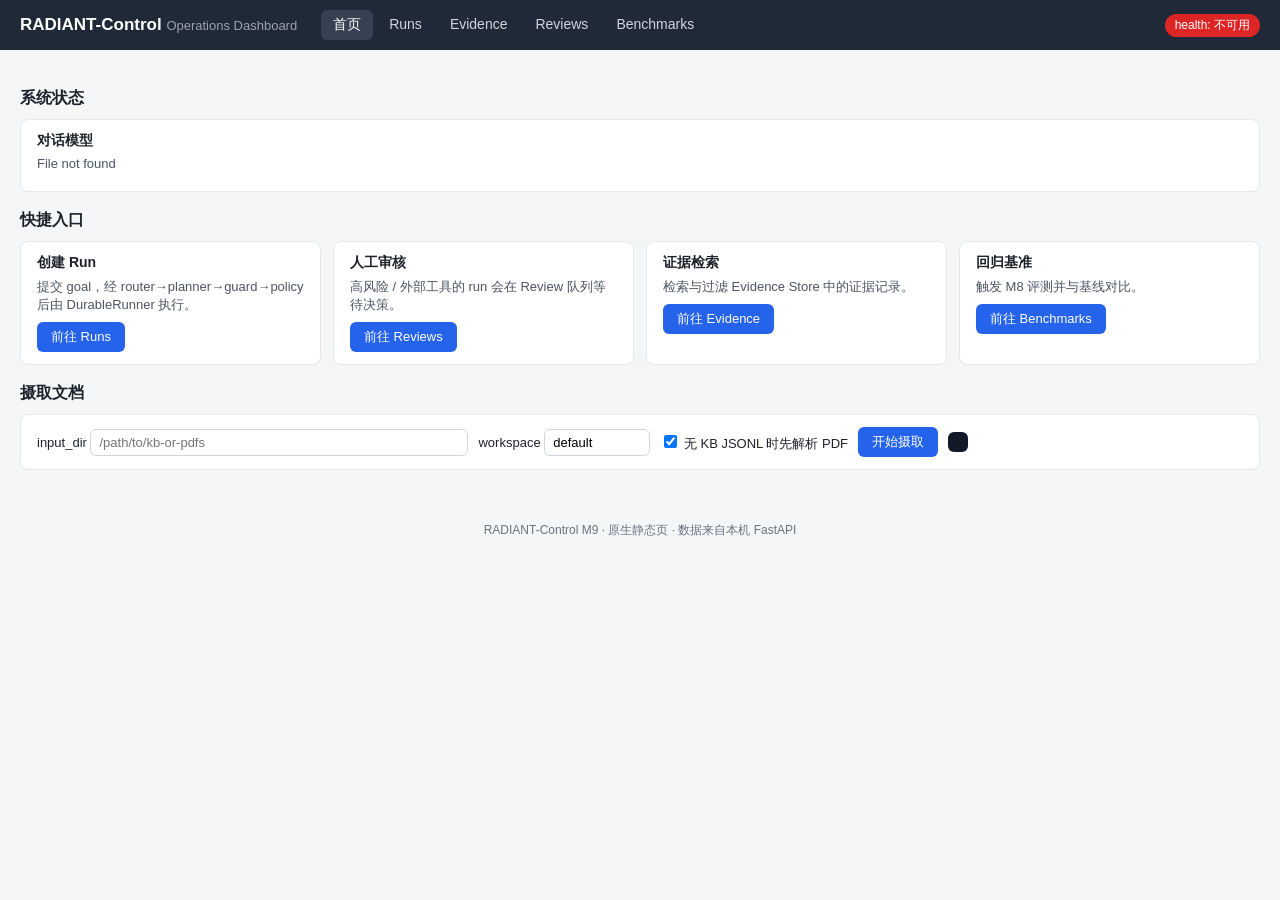
==== app/dashboard-static/index.html @ 99ece22b "M7-M10: Claim校验/人工复核 + Eval Harness + API/Dashboard交付 + 最终实验与求职材料 M7: app/verification 7文件(claim拆分/c" ====
<!DOCTYPE html>
<html lang="zh-CN">
<head>
<meta charset="utf-8">
<meta name="viewport" content="width=device-width, initial-scale=1">
<title>RADIANT-Control Dashboard</title>
<link rel="stylesheet" href="style.css">
</head>
<body>
<header>
  <h1>RADIANT-Control <span class="muted">Operations Dashboard</span></h1>
  <nav>
    <a href="#home" data-tab="home">首页</a>
    <a href="#runs" data-tab="runs">Runs</a>
    <a href="#evidence" data-tab="evidence">Evidence</a>
    <a href="#reviews" data-tab="reviews">Reviews <span id="review-badge" class="badge hidden"></span></a>
    <a href="#benchmarks" data-tab="benchmarks">Benchmarks</a>
  </nav>
  <span id="health-pill" class="pill">…</span>
</header>

<main>
  <section id="tab-home" class="tab">
    <h2>系统状态</h2>
    <div id="home-status" class="cards"></div>
    <h2>快捷入口</h2>
    <div class="cards">
      <div class="card"><h3>创建 Run</h3><p>提交 goal，经 router→planner→guard→policy 后由 DurableRunner 执行。</p><a class="btn" href="#runs">前往 Runs</a></div>
      <div class="card"><h3>人工审核</h3><p>高风险 / 外部工具的 run 会在 Review 队列等待决策。</p><a class="btn" href="#reviews">前往 Reviews</a></div>
      <div class="card"><h3>证据检索</h3><p>检索与过滤 Evidence Store 中的证据记录。</p><a class="btn" href="#evidence">前往 Evidence</a></div>
      <div class="card"><h3>回归基准</h3><p>触发 M8 评测并与基线对比。</p><a class="btn" href="#benchmarks">前往 Benchmarks</a></div>
    </div>
    <h2>摄取文档</h2>
    <div class="panel">
      <label>input_dir <input id="ingest-dir" placeholder="/path/to/kb-or-pdfs" size="44"></label>
      <label>workspace <input id="ingest-ws" value="default" size="10"></label>
      <label><input type="checkbox" id="ingest-parse" checked> 无 KB JSONL 时先解析 PDF</label>
      <button id="ingest-btn">开始摄取</button>
      <div id="ingest-result" class="log"></div>
    </div>
  </section>

  <section id="tab-runs" class="tab hidden">
    <h2>Runs</h2>
    <div class="panel">
      <input id="new-run-goal" placeholder="goal / query，例如：search evidence and export report" size="52">
      <select id="new-run-ws"><option>default</option><option>readonly</option><option>lowbudget</option><option>full</option></select>
      <button id="new-run-btn">创建 Run</button>
      <span id="new-run-msg"></span>
    </div>
    <div class="split">
      <div>
        <table id="runs-table"><thead><tr><th>run_id</th><th>goal</th><th>state</th><th>workspace</th><th>updated</th></tr></thead><tbody></tbody></table>
      </div>
      <div id="run-detail" class="detail hidden">
        <h3 id="run-detail-title"></h3>
        <div id="run-detail-meta"></div>
        <div class="btnrow">
          <button id="run-cancel-btn">Cancel</button>
          <button id="run-resume-btn">Resume</button>
          <button id="run-refresh-btn">刷新</button>
        </div>
        <h4>节点状态</h4>
        <table id="run-steps"><thead><tr><th>step</th><th>tool</th><th>risk</th><th>state</th><th>attempt</th><th>error</th></tr></thead><tbody></tbody></table>
        <h4>事件流</h4>
        <div id="run-events" class="log events"></div>
      </div>
    </div>
  </section>

  <section id="tab-evidence" class="tab hidden">
    <h2>Evidence Inspector</h2>
    <div class="panel">
      <input id="ev-doc" placeholder="document_id" size="18">
      <select id="ev-modality"><option value="">modality(全部)</option><option>text</option><option>visual</option><option>metadata</option></select>
      <label><input type="checkbox" id="ev-degraded"> 含 degraded</label>
      <button id="ev-search-btn">检索</button>
      <button id="ev-docs-btn">文档列表</button>
    </div>
    <div class="split">
      <div><table id="ev-table"><thead><tr><th>evidence_id</th><th>document</th><th>modality</th><th>page</th><th>degraded</th></tr></thead><tbody></tbody></table></div>
      <div id="ev-detail" class="detail hidden"><h3>详情</h3><pre id="ev-detail-json"></pre></div>
    </div>
  </section>

  <section id="tab-reviews" class="tab hidden">
    <h2>Review 队列</h2>
    <div class="panel">
      reviewer_id <input id="reviewer-id" value="operator" size="12">
      <button id="reviews-refresh">刷新</button>
    </div>
    <div id="reviews-list"></div>
  </section>

  <section id="tab-benchmarks" class="tab hidden">
    <h2>Benchmarks</h2>
    <div class="panel">
      <span id="bm-layers"></span>
      <button id="bm-run-btn">触发回归</button>
      <button id="bm-refresh-btn">刷新列表</button>
      <span id="bm-msg"></span>
    </div>
    <div class="split">
      <div><table id="bm-table"><thead><tr><th>benchmark_id</th><th>status</th><th>created</th><th>cases</th></tr></thead><tbody></tbody></table></div>
      <div id="bm-detail" class="detail hidden">
        <h3 id="bm-detail-title"></h3>
        <div id="bm-summary"></div>
        <h4>指标 vs 基线</h4>
        <table id="bm-metrics"><thead><tr><th>metric</th><th>baseline</th><th>current</th><th>delta</th></tr></thead><tbody></tbody></table>
        <h4>失败 case</h4>
        <div id="bm-failed"></div>
      </div>
    </div>
  </section>
</main>

<footer class="muted">RADIANT-Control M9 · 原生静态页 · 数据来自本机 FastAPI</footer>
<script src="app.js"></script>
</body>
</html>
---- app/dashboard-static/style.css ----
* { box-sizing: border-box; }
body { margin: 0; font-family: -apple-system, "Segoe UI", "Helvetica Neue", Arial, "PingFang SC", "Microsoft YaHei", sans-serif; background: #f5f6f8; color: #1d2129; }
header { display: flex; align-items: center; gap: 24px; padding: 10px 20px; background: #1f2937; color: #fff; flex-wrap: wrap; }
header h1 { font-size: 17px; margin: 0; font-weight: 600; }
header .muted { color: #9ca3af; font-weight: 400; font-size: 13px; }
nav { display: flex; gap: 4px; }
nav a { color: #d1d5db; text-decoration: none; padding: 6px 12px; border-radius: 6px; font-size: 14px; }
nav a.active, nav a:hover { background: #374151; color: #fff; }
.pill { margin-left: auto; font-size: 12px; padding: 3px 10px; border-radius: 999px; background: #6b7280; }
.pill.ok { background: #059669; }
.pill.bad { background: #dc2626; }
.badge { background: #dc2626; color: #fff; border-radius: 999px; padding: 1px 7px; font-size: 11px; }
.hidden { display: none !important; }
main { padding: 20px; max-width: 1280px; margin: 0 auto; }
h2 { font-size: 16px; margin: 18px 0 10px; }
h3 { font-size: 14px; }
h4 { font-size: 13px; margin: 14px 0 6px; }
.cards { display: flex; gap: 12px; flex-wrap: wrap; }
.card { background: #fff; border: 1px solid #e5e7eb; border-radius: 8px; padding: 12px 16px; min-width: 200px; flex: 1; }
.card h3 { margin: 0 0 6px; }
.card p { margin: 0 0 8px; font-size: 13px; color: #4b5563; }
.btn, button { background: #2563eb; color: #fff; border: 0; border-radius: 6px; padding: 6px 14px; font-size: 13px; cursor: pointer; text-decoration: none; display: inline-block; }
button:hover, .btn:hover { background: #1d4ed8; }
button.secondary { background: #6b7280; }
button.danger { background: #dc2626; }
.panel { background: #fff; border: 1px solid #e5e7eb; border-radius: 8px; padding: 12px 16px; margin-bottom: 14px; display: flex; gap: 10px; align-items: center; flex-wrap: wrap; font-size: 13px; }
input, select { padding: 5px 8px; border: 1px solid #d1d5db; border-radius: 6px; font-size: 13px; }
table { width: 100%; border-collapse: collapse; background: #fff; font-size: 12.5px; }
th, td { text-align: left; padding: 6px 8px; border-bottom: 1px solid #e5e7eb; vertical-align: top; }
th { background: #f9fafb; font-weight: 600; color: #374151; }
tbody tr { cursor: pointer; }
tbody tr:hover { background: #f3f4f6; }
tbody tr.selected { background: #eff6ff; }
.split { display: grid; grid-template-columns: minmax(0,5fr) minmax(0,6fr); gap: 16px; align-items: start; }
.detail { background: #fff; border: 1px solid #e5e7eb; border-radius: 8px; padding: 12px 16px; }
.btnrow { display: flex; gap: 8px; margin: 8px 0; }
.log { background: #111827; color: #d1d5db; border-radius: 6px; padding: 10px; font-family: ui-monospace, Menlo, Consolas, monospace; font-size: 12px; white-space: pre-wrap; word-break: break-all; max-height: 320px; overflow-y: auto; }
.events { max-height: 420px; }
.log .ev { border-bottom: 1px solid #1f2937; padding: 2px 0; }
.log .ev .t { color: #60a5fa; }
.state { padding: 1px 8px; border-radius: 999px; font-size: 11px; }
.state.succeeded, .state.done, .state.ok, .state.running { background: #d1fae5; color: #065f46; }
.state.failed, .state.cancelled, .state.rejected { background: #fee2e2; color: #991b1b; }
.state.waiting_review, .state.pending, .state.queued, .state.resuming, .state.cancel_requested { background: #fef3c7; color: #92400e; }
.fail-row td { background: #fef2f2; color: #991b1b; }
pre { background: #f9fafb; border: 1px solid #e5e7eb; border-radius: 6px; padding: 10px; font-size: 12px; overflow-x: auto; max-height: 480px; }
.review-card { background: #fff; border: 1px solid #e5e7eb; border-radius: 8px; padding: 12px 16px; margin-bottom: 12px; }
.review-card .meta { font-size: 12px; color: #6b7280; margin-bottom: 6px; }
.review-card textarea { width: 100%; min-height: 44px; margin: 6px 0; padding: 6px 8px; border: 1px solid #d1d5db; border-radius: 6px; font-size: 13px; }
.muted { color: #6b7280; font-size: 12px; }
footer { text-align: center; padding: 18px; }
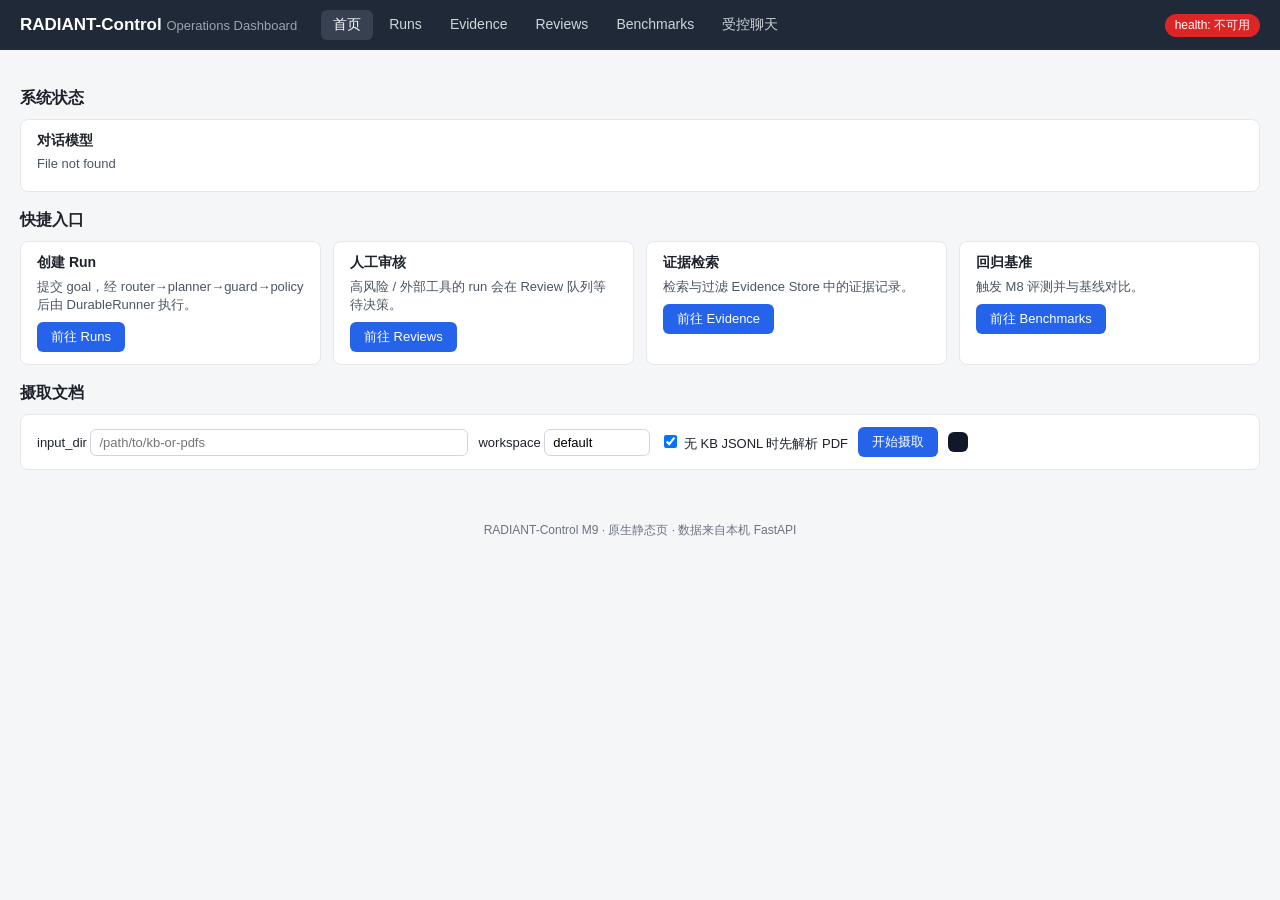
==== commit f8ef23b9: "feat(ui): add controlled-chain chat with live run trace S11-E. New vanilla-JS chat frontend at /cont" ====
--- a/app/dashboard-static/index.html
+++ b/app/dashboard-static/index.html
@@ -15,6 +15,7 @@
     <a href="#evidence" data-tab="evidence">Evidence</a>
     <a href="#reviews" data-tab="reviews">Reviews <span id="review-badge" class="badge hidden"></span></a>
     <a href="#benchmarks" data-tab="benchmarks">Benchmarks</a>
+    <a href="/control-chat/">受控聊天</a>
   </nav>
   <span id="health-pill" class="pill">…</span>
 </header>
